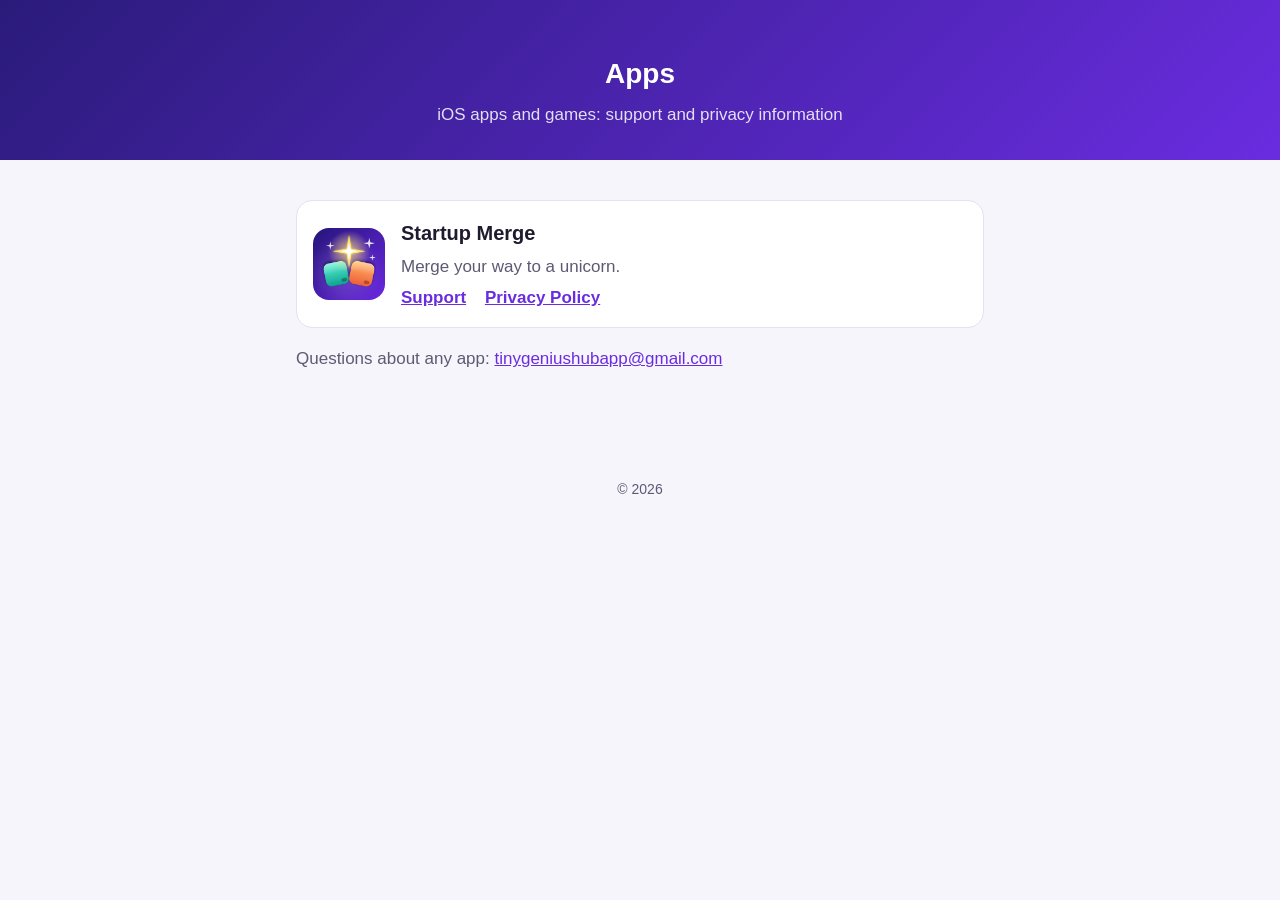
==== index.html @ a80f6d12 "Add support and privacy pages for Startup Merge Co-Authored-By: Claude Opus 5.5 <noreply@anthropic.c" ====
<!doctype html>
<html lang="en">
<head>
  <meta charset="utf-8">
  <meta name="viewport" content="width=device-width, initial-scale=1">
  <title>Apps</title>
  <meta name="description" content="iOS apps and games, with their support and privacy pages.">
  <link rel="stylesheet" href="style.css">
</head>
<body>
  <header>
    <h1>Apps</h1>
    <p>iOS apps and games: support and privacy information</p>
  </header>
  <main>
    <!-- One card per app. Copy a card and its folder to add the next app. -->
    <div class="app-card">
      <img src="startup-merge/icon.png" alt="Startup Merge app icon">
      <div>
        <h2><a href="startup-merge/">Startup Merge</a></h2>
        <p class="muted">Merge your way to a unicorn.</p>
        <p class="links">
          <a href="startup-merge/support.html">Support</a>
          <a href="startup-merge/privacy.html">Privacy Policy</a>
        </p>
      </div>
    </div>

    <p class="muted">Questions about any app:
      <a href="mailto:tinygeniushubapp@gmail.com">tinygeniushubapp@gmail.com</a></p>
  </main>
  <footer>© 2026</footer>
</body>
</html>
---- style.css ----
:root {
  --bg: #f6f5fb;
  --card: #ffffff;
  --text: #1d1b2e;
  --muted: #5d5a73;
  --accent: #6a2ce0;
  --accent-dark: #2a1b7a;
  --line: #e4e1f0;
}

@media (prefers-color-scheme: dark) {
  :root {
    --bg: #13111f;
    --card: #1e1b30;
    --text: #f1effa;
    --muted: #aaa6c2;
    --accent: #a98bff;
    --line: #2e2a45;
  }
}

* { box-sizing: border-box; }

body {
  margin: 0;
  background: var(--bg);
  color: var(--text);
  font: 17px/1.6 -apple-system, BlinkMacSystemFont, "Segoe UI", Roboto, Helvetica, Arial, sans-serif;
}

header {
  background: linear-gradient(135deg, var(--accent-dark), #6a2ce0);
  color: #fff;
  padding: 40px 16px 32px;
  text-align: center;
}

header img { width: 88px; height: 88px; border-radius: 20px; }
header h1 { margin: 12px 0 4px; font-size: 28px; }
header p { margin: 0; opacity: 0.85; }

nav { text-align: center; padding: 12px 16px; border-bottom: 1px solid var(--line); }
nav a { margin: 0 10px; color: var(--accent); text-decoration: none; font-weight: 600; }

main {
  max-width: 720px;
  margin: 0 auto;
  padding: 24px 16px 64px;
}

h2 { margin-top: 36px; font-size: 22px; }
h3 { margin-top: 24px; font-size: 18px; }
a { color: var(--accent); }
.muted { color: var(--muted); }

.card {
  background: var(--card);
  border: 1px solid var(--line);
  border-radius: 16px;
  padding: 4px 20px;
  margin: 16px 0;
}

table { width: 100%; border-collapse: collapse; font-size: 15px; }
th, td { text-align: left; padding: 8px 6px; border-bottom: 1px solid var(--line); vertical-align: top; }

footer { text-align: center; color: var(--muted); font-size: 14px; padding: 24px 16px; }

.app-card {
  display: flex;
  gap: 16px;
  align-items: center;
  background: var(--card);
  border: 1px solid var(--line);
  border-radius: 16px;
  padding: 16px;
  margin: 16px 0;
}

.app-card img { width: 72px; height: 72px; border-radius: 16px; flex-shrink: 0; }
.app-card h2 { margin: 0; font-size: 20px; }
.app-card h2 a { color: var(--text); text-decoration: none; }
.app-card p { margin: 4px 0 0; }
.app-card .links a { margin-right: 14px; font-weight: 600; }
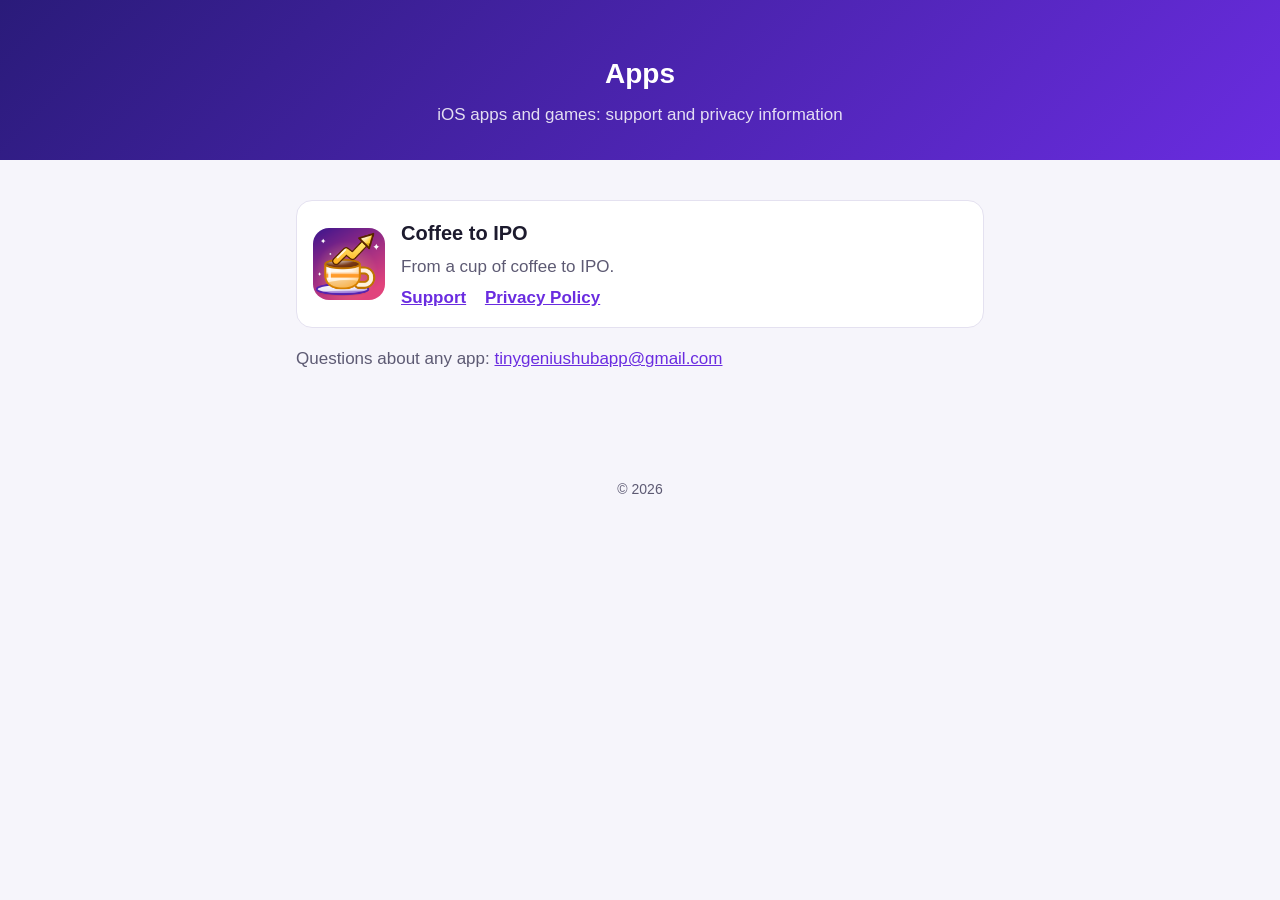
==== commit cb327ccd: "Rename Startup Merge to Coffee to IPO - Every page, the home card and the README use the new name an" ====
--- a/index.html
+++ b/index.html
@@ -15,10 +15,10 @@
   <main>
     <!-- One card per app. Copy a card and its folder to add the next app. -->
     <div class="app-card">
-      <img src="startup-merge/icon.png" alt="Startup Merge app icon">
+      <img src="startup-merge/icon.png" alt="Coffee to IPO app icon">
       <div>
-        <h2><a href="startup-merge/">Startup Merge</a></h2>
-        <p class="muted">Merge your way to a unicorn.</p>
+        <h2><a href="startup-merge/">Coffee to IPO</a></h2>
+        <p class="muted">From a cup of coffee to IPO.</p>
         <p class="links">
           <a href="startup-merge/support.html">Support</a>
           <a href="startup-merge/privacy.html">Privacy Policy</a>
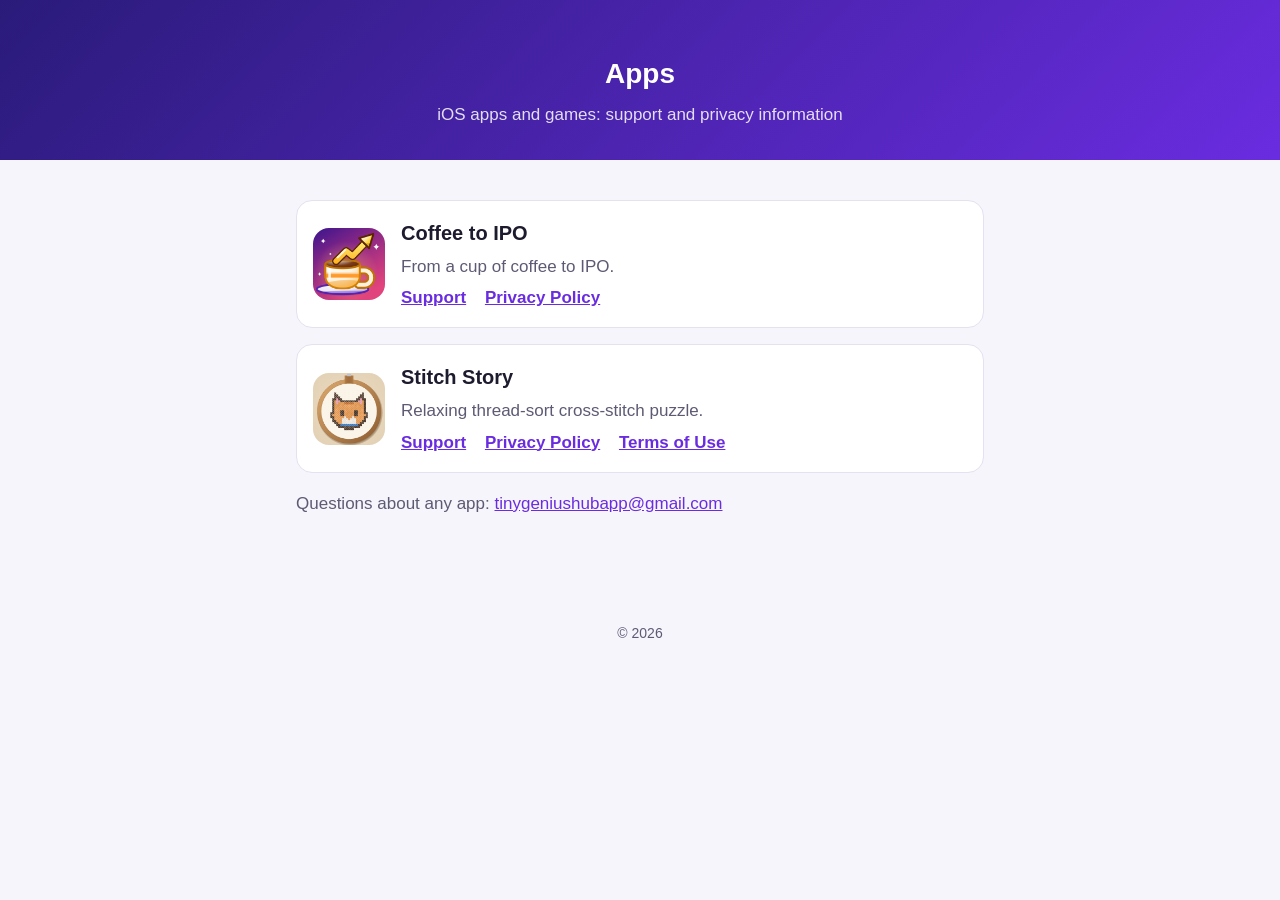
==== commit 2fef27d2: "Add Stitch Story: support, privacy and terms pages and album content Co-Authored-By: Claude Opus 5.5" ====
--- a/index.html
+++ b/index.html
@@ -26,6 +26,19 @@
       </div>
     </div>
 
+    <div class="app-card">
+      <img src="stitch-story/icon.png" alt="Stitch Story app icon">
+      <div>
+        <h2><a href="stitch-story/">Stitch Story</a></h2>
+        <p class="muted">Relaxing thread-sort cross-stitch puzzle.</p>
+        <p class="links">
+          <a href="stitch-story/support.html">Support</a>
+          <a href="stitch-story/privacy.html">Privacy Policy</a>
+          <a href="stitch-story/terms.html">Terms of Use</a>
+        </p>
+      </div>
+    </div>
+
     <p class="muted">Questions about any app:
       <a href="mailto:tinygeniushubapp@gmail.com">tinygeniushubapp@gmail.com</a></p>
   </main>
